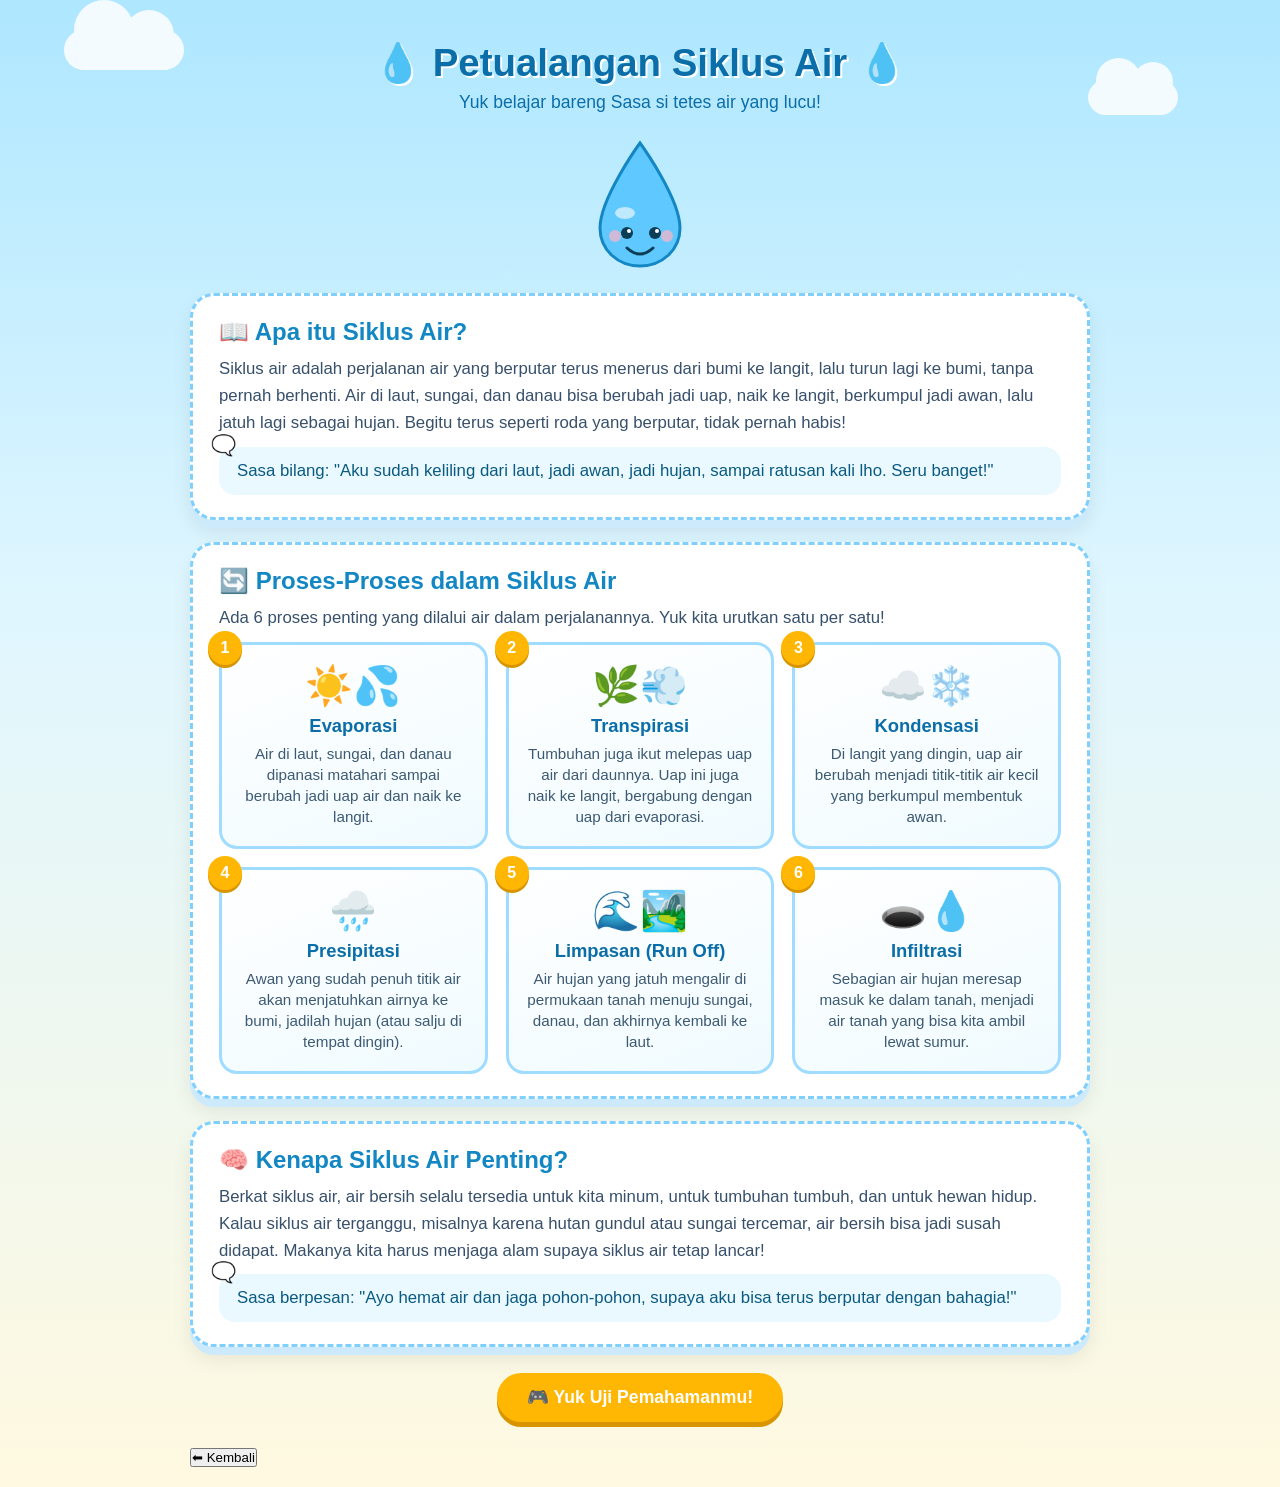
==== siklus-air-definisi-proses.html @ 0d6a744e "Add files via upload" ====
<!DOCTYPE html>
<html lang="id">
<head>
<meta charset="UTF-8">
<meta name="viewport" content="width=device-width, initial-scale=1.0">
<title>Yuk Kenalan Sama Siklus Air! 💧</title>
<style>
  * { margin:0; padding:0; box-sizing:border-box; }
  body{
    font-family: 'Comic Sans MS', 'Trebuchet MS', sans-serif;
    background: linear-gradient(180deg, #aee7ff 0%, #dff6ff 40%, #fff9e0 100%);
    min-height:100vh;
    padding:20px;
    overflow-x:hidden;
  }

  .cloud{
    position:absolute;
    background:#fff;
    border-radius:50px;
    opacity:0.85;
  }
  .cloud::before, .cloud::after{
    content:'';
    position:absolute;
    background:#fff;
    border-radius:50%;
  }
  .cloud1{ width:120px; height:40px; top:30px; left:5%; }
  .cloud1::before{ width:60px; height:60px; top:-30px; left:10px; }
  .cloud1::after{ width:50px; height:50px; top:-20px; left:60px; }
  .cloud2{ width:90px; height:35px; top:80px; right:8%; }
  .cloud2::before{ width:45px; height:45px; top:-22px; left:8px; }
  .cloud2::after{ width:40px; height:40px; top:-18px; left:45px; }

  header{
    text-align:center;
    position:relative;
    z-index:2;
    padding-top:20px;
    padding-bottom:10px;
  }
  header h1{
    font-size:2.4em;
    color:#0b6ea8;
    text-shadow: 2px 2px 0px #fff;
  }
  header p{
    color:#0b6ea8;
    font-size:1.1em;
    margin-top:6px;
  }

  .mascot-box{
    display:flex;
    justify-content:center;
    align-items:center;
    margin:15px auto 25px;
  }

  .container{
    max-width:900px;
    margin:0 auto;
    position:relative;
    z-index:2;
  }

  .card{
    background:#fff;
    border-radius:24px;
    padding:22px 26px;
    margin-bottom:22px;
    box-shadow: 0 8px 0 #cdeafd, 0 12px 20px rgba(0,0,0,0.08);
    border: 3px dashed #7fd0ff;
  }

  .card h2{
    color:#1287c4;
    font-size:1.5em;
    margin-bottom:10px;
    display:flex;
    align-items:center;
    gap:10px;
  }

  .card p{
    color:#37506b;
    font-size:1.05em;
    line-height:1.6;
  }

  .bubble{
    background:#eaf9ff;
    border-radius:16px;
    padding:14px 18px;
    color:#0b5a82;
    font-size:1.05em;
    margin-top:10px;
    position:relative;
  }
  .bubble::before{
    content:"🗨️";
    position:absolute;
    left:-8px;
    top:-14px;
    font-size:1.2em;
  }

  .steps{
    display:grid;
    grid-template-columns: repeat(auto-fit, minmax(240px,1fr));
    gap:18px;
    margin-top:10px;
  }

  .step{
    background: linear-gradient(160deg,#ffffff, #f0fbff);
    border-radius:18px;
    padding:18px;
    border:3px solid #9fdcff;
    text-align:center;
    transition: transform 0.25s ease;
    cursor:pointer;
    position:relative;
  }
  .step:hover{
    transform: translateY(-6px) rotate(-1deg);
  }
  .step .emoji{
    font-size:2.4em;
    display:block;
    margin-bottom:6px;
  }
  .step h3{
    color:#0b6ea8;
    font-size:1.15em;
    margin-bottom:6px;
  }
  .step p{
    color:#3d5a73;
    font-size:0.95em;
    line-height:1.4;
  }
  .step .nomor{
    position:absolute;
    top:-14px;
    left:-14px;
    background:#ffb703;
    color:#fff;
    width:34px;
    height:34px;
    border-radius:50%;
    display:flex;
    align-items:center;
    justify-content:center;
    font-weight:bold;
    box-shadow:0 3px 0 #d99500;
  }

  .arrow-row{
    text-align:center;
    font-size:1.6em;
    color:#7fd0ff;
    margin:-6px 0;
  }

  .quiz-btn{
    display:block;
    margin:26px auto;
    background:#ffb703;
    color:#fff;
    border:none;
    padding:14px 30px;
    border-radius:30px;
    font-size:1.1em;
    font-family:inherit;
    font-weight:bold;
    cursor:pointer;
    box-shadow:0 5px 0 #d99500;
    transition: all 0.15s ease;
  }
  .quiz-btn:hover{ transform: translateY(2px); box-shadow:0 3px 0 #d99500; }

  .quiz-area{
    display:none;
    background:#fff;
    border-radius:20px;
    padding:20px;
    border:3px dashed #ffb703;
    margin-bottom:22px;
  }
  .quiz-area.active{ display:block; }
  .quiz-q{
    color:#1287c4;
    font-size:1.15em;
    margin-bottom:14px;
    font-weight:bold;
  }
  .quiz-opt{
    display:block;
    width:100%;
    text-align:left;
    background:#eaf9ff;
    border:2px solid #9fdcff;
    padding:12px 16px;
    border-radius:14px;
    margin-bottom:10px;
    font-size:1em;
    font-family:inherit;
    cursor:pointer;
    color:#2c4a63;
    transition: 0.15s;
  }
  .quiz-opt:hover{ background:#d6f2ff; }
  .quiz-opt.benar{ background:#c8f7c5 !important; border-color:#4caf50; }
  .quiz-opt.salah{ background:#ffd6d6 !important; border-color:#e57373; }

  .quiz-feedback{
    margin-top:12px;
    font-weight:bold;
    font-size:1.05em;
    min-height:24px;
  }

  .quiz-nav{
    display:flex;
    justify-content:space-between;
    margin-top:14px;
  }
  .quiz-nav button{
    background:#1287c4;
    color:#fff;
    border:none;
    padding:9px 18px;
    border-radius:20px;
    font-family:inherit;
    cursor:pointer;
  }
  .quiz-nav button:disabled{ opacity:0.4; cursor:default; }

  .skor{
    text-align:center;
    font-size:1.3em;
    color:#0b6ea8;
    font-weight:bold;
    display:none;
  }
  .skor.active{ display:block; }

  footer{
    text-align:center;
    color:#0b6ea8;
    padding:20px 0 10px;
    font-size:0.95em;
    position:relative;
    z-index:2;
  }

  @keyframes bounce{
    0%,100%{ transform:translateY(0); }
    50%{ transform:translateY(-10px); }
  }
  .bounce{ animation: bounce 2.2s ease-in-out infinite; }

  @media (max-width:600px){
    header h1{ font-size:1.7em; }
  }
</style>
</head>
<body>

<div class="cloud cloud1"></div>
<div class="cloud cloud2"></div>

<header>
  <h1>💧 Petualangan Siklus Air 💧</h1>
  <p>Yuk belajar bareng Sasa si tetes air yang lucu!</p>
</header>

<div class="mascot-box">
  <svg width="110" height="130" viewBox="0 0 110 130" class="bounce">
    <path d="M55 5 C55 5, 15 60, 15 90 C15 112, 33 128, 55 128 C77 128, 95 112, 95 90 C95 60, 55 5, 55 5 Z" fill="#5ec8ff" stroke="#1287c4" stroke-width="3"/>
    <ellipse cx="40" cy="75" rx="10" ry="6" fill="#ffffff" opacity="0.6"/>
    <circle cx="42" cy="95" r="6" fill="#0b3d55"/>
    <circle cx="70" cy="95" r="6" fill="#0b3d55"/>
    <circle cx="44" cy="93" r="2" fill="#fff"/>
    <circle cx="72" cy="93" r="2" fill="#fff"/>
    <path d="M42 110 Q55 122 68 110" stroke="#0b3d55" stroke-width="3" fill="none" stroke-linecap="round"/>
    <circle cx="30" cy="98" r="6" fill="#ffb3c6" opacity="0.7"/>
    <circle cx="82" cy="98" r="6" fill="#ffb3c6" opacity="0.7"/>
  </svg>
</div>

<div class="container">

  <div class="card">
    <h2>📖 Apa itu Siklus Air?</h2>
    <p>
      Siklus air adalah perjalanan air yang berputar terus menerus dari bumi ke langit, lalu turun lagi ke bumi, tanpa pernah berhenti. Air di laut, sungai, dan danau bisa berubah jadi uap, naik ke langit, berkumpul jadi awan, lalu jatuh lagi sebagai hujan. Begitu terus seperti roda yang berputar, tidak pernah habis!
    </p>
    <div class="bubble">
      Sasa bilang: "Aku sudah keliling dari laut, jadi awan, jadi hujan, sampai ratusan kali lho. Seru banget!"
    </div>
  </div>

  <div class="card">
    <h2>🔄 Proses-Proses dalam Siklus Air</h2>
    <p>Ada 6 proses penting yang dilalui air dalam perjalanannya. Yuk kita urutkan satu per satu!</p>

    <div class="steps">
      <div class="step">
        <span class="nomor">1</span>
        <span class="emoji">☀️💦</span>
        <h3>Evaporasi</h3>
        <p>Air di laut, sungai, dan danau dipanasi matahari sampai berubah jadi uap air dan naik ke langit.</p>
      </div>

      <div class="step">
        <span class="nomor">2</span>
        <span class="emoji">🌿💨</span>
        <h3>Transpirasi</h3>
        <p>Tumbuhan juga ikut melepas uap air dari daunnya. Uap ini juga naik ke langit, bergabung dengan uap dari evaporasi.</p>
      </div>

      <div class="step">
        <span class="nomor">3</span>
        <span class="emoji">☁️❄️</span>
        <h3>Kondensasi</h3>
        <p>Di langit yang dingin, uap air berubah menjadi titik-titik air kecil yang berkumpul membentuk awan.</p>
      </div>

      <div class="step">
        <span class="nomor">4</span>
        <span class="emoji">🌧️</span>
        <h3>Presipitasi</h3>
        <p>Awan yang sudah penuh titik air akan menjatuhkan airnya ke bumi, jadilah hujan (atau salju di tempat dingin).</p>
      </div>

      <div class="step">
        <span class="nomor">5</span>
        <span class="emoji">🌊🏞️</span>
        <h3>Limpasan (Run Off)</h3>
        <p>Air hujan yang jatuh mengalir di permukaan tanah menuju sungai, danau, dan akhirnya kembali ke laut.</p>
      </div>

      <div class="step">
        <span class="nomor">6</span>
        <span class="emoji">🕳️💧</span>
        <h3>Infiltrasi</h3>
        <p>Sebagian air hujan meresap masuk ke dalam tanah, menjadi air tanah yang bisa kita ambil lewat sumur.</p>
      </div>
    </div>
  </div>

  <div class="card">
    <h2>🧠 Kenapa Siklus Air Penting?</h2>
    <p>
      Berkat siklus air, air bersih selalu tersedia untuk kita minum, untuk tumbuhan tumbuh, dan untuk hewan hidup. Kalau siklus air terganggu, misalnya karena hutan gundul atau sungai tercemar, air bersih bisa jadi susah didapat. Makanya kita harus menjaga alam supaya siklus air tetap lancar!
    </p>
    <div class="bubble">
      Sasa berpesan: "Ayo hemat air dan jaga pohon-pohon, supaya aku bisa terus berputar dengan bahagia!"
    </div>
  </div>

  <button class="quiz-btn" onclick="window.location.href='kuis-siklus-air.html'">🎮 Yuk Uji Pemahamanmu!</button>

  <div class="quiz-area" id="quizArea">
    <div class="quiz-q" id="quizQ"></div>
    <div id="quizOpts"></div>
    <div class="quiz-feedback" id="quizFeedback"></div>
    <div class="quiz-nav">
      <span id="quizProgress" style="color:#0b6ea8;font-weight:bold;"></span>
      <button id="btnNext" onclick="soalBerikutnya()" disabled>Lanjut ➡️</button>
    </div>
  </div>

  <div class="skor" id="skorArea">
    🎉 Skor kamu: <span id="skorNilai"></span> / <span id="skorTotal"></span> 🎉
    <div class="bubble" id="skorPesan" style="margin-top:12px;"></div>
  </div>
  <button
    class="kembali"
    onclick="window.location.href='index.html'">

    ⬅ Kembali

</button>

</div>

<script>
const soal = [
  {
    q: "Proses air laut berubah menjadi uap karena panas matahari disebut...",
    opsi: ["Evaporasi", "Presipitasi", "Infiltrasi", "Limpasan"],
    jawaban: 0
  },
  {
    q: "Uap air yang keluar dari daun tumbuhan disebut proses...",
    opsi: ["Kondensasi", "Transpirasi", "Evaporasi", "Presipitasi"],
    jawaban: 1
  },
  {
    q: "Titik-titik air berkumpul membentuk awan di langit disebut...",
    opsi: ["Infiltrasi", "Limpasan", "Kondensasi", "Evaporasi"],
    jawaban: 2
  },
  {
    q: "Air hujan yang jatuh dari awan ke bumi disebut...",
    opsi: ["Presipitasi", "Transpirasi", "Infiltrasi", "Kondensasi"],
    jawaban: 0
  },
  {
    q: "Air hujan yang meresap ke dalam tanah menjadi air tanah disebut...",
    opsi: ["Limpasan", "Infiltrasi", "Evaporasi", "Kondensasi"],
    jawaban: 1
  },
  {
    q: "Air hujan yang mengalir di permukaan tanah menuju sungai disebut...",
    opsi: ["Infiltrasi", "Kondensasi", "Limpasan", "Transpirasi"],
    jawaban: 2
  }
];

let idx = 0;
let skor = 0;
let sudahJawab = false;

function mulaiKuis(){
  idx = 0;
  skor = 0;
  sudahJawab = false;
  document.getElementById('quizArea').classList.add('active');
  document.getElementById('skorArea').classList.remove('active');
  tampilkanSoal();
  document.getElementById('quizArea').scrollIntoView({behavior:"smooth"});
}

function tampilkanSoal(){
  sudahJawab = false;
  const s = soal[idx];
  document.getElementById('quizQ').textContent = (idx+1) + ". " + s.q;
  document.getElementById('quizProgress').textContent = "Soal " + (idx+1) + " / " + soal.length;
  document.getElementById('quizFeedback').textContent = "";
  document.getElementById('btnNext').disabled = true;

  const optsDiv = document.getElementById('quizOpts');
  optsDiv.innerHTML = "";
  s.opsi.forEach((teks, i) => {
    const btn = document.createElement('button');
    btn.className = "quiz-opt";
    btn.textContent = teks;
    btn.onclick = () => pilihJawaban(i, btn);
    optsDiv.appendChild(btn);
  });
}

function pilihJawaban(i, btnEl){
  if(sudahJawab) return;
  sudahJawab = true;
  const s = soal[idx];
  const semuaBtn = document.querySelectorAll('.quiz-opt');

  if(i === s.jawaban){
    btnEl.classList.add('benar');
    document.getElementById('quizFeedback').textContent = "✅ Benar! Hebat sekali!";
    document.getElementById('quizFeedback').style.color = "#2e7d32";
    skor++;
  } else {
    btnEl.classList.add('salah');
    semuaBtn[s.jawaban].classList.add('benar');
    document.getElementById('quizFeedback').textContent = "❌ Belum tepat, yuk coba lagi lain kali!";
    document.getElementById('quizFeedback').style.color = "#c62828";
  }
  document.getElementById('btnNext').disabled = false;
}

function soalBerikutnya(){
  idx++;
  if(idx < soal.length){
    tampilkanSoal();
  } else {
    tampilkanSkor();
  }
}

function tampilkanSkor(){
  document.getElementById('quizArea').classList.remove('active');
  document.getElementById('skorArea').classList.add('active');
  document.getElementById('skorNilai').textContent = skor;
  document.getElementById('skorTotal').textContent = soal.length;

  let pesan = "";
  if(skor === soal.length) pesan = "Sasa bilang: 'Kamu juara siklus air! Keren banget!' 🌟";
  else if(skor >= soal.length/2) pesan = "Sasa bilang: 'Sudah lumayan, coba baca materinya lagi ya!' 😊";
  else pesan = "Sasa bilang: 'Ayo semangat baca materinya lagi, pasti bisa!' 💪";
  document.getElementById('skorPesan').textContent = pesan;
  document.getElementById('skorArea').scrollIntoView({behavior:"smooth"});
}
</script>

</body>
</html>
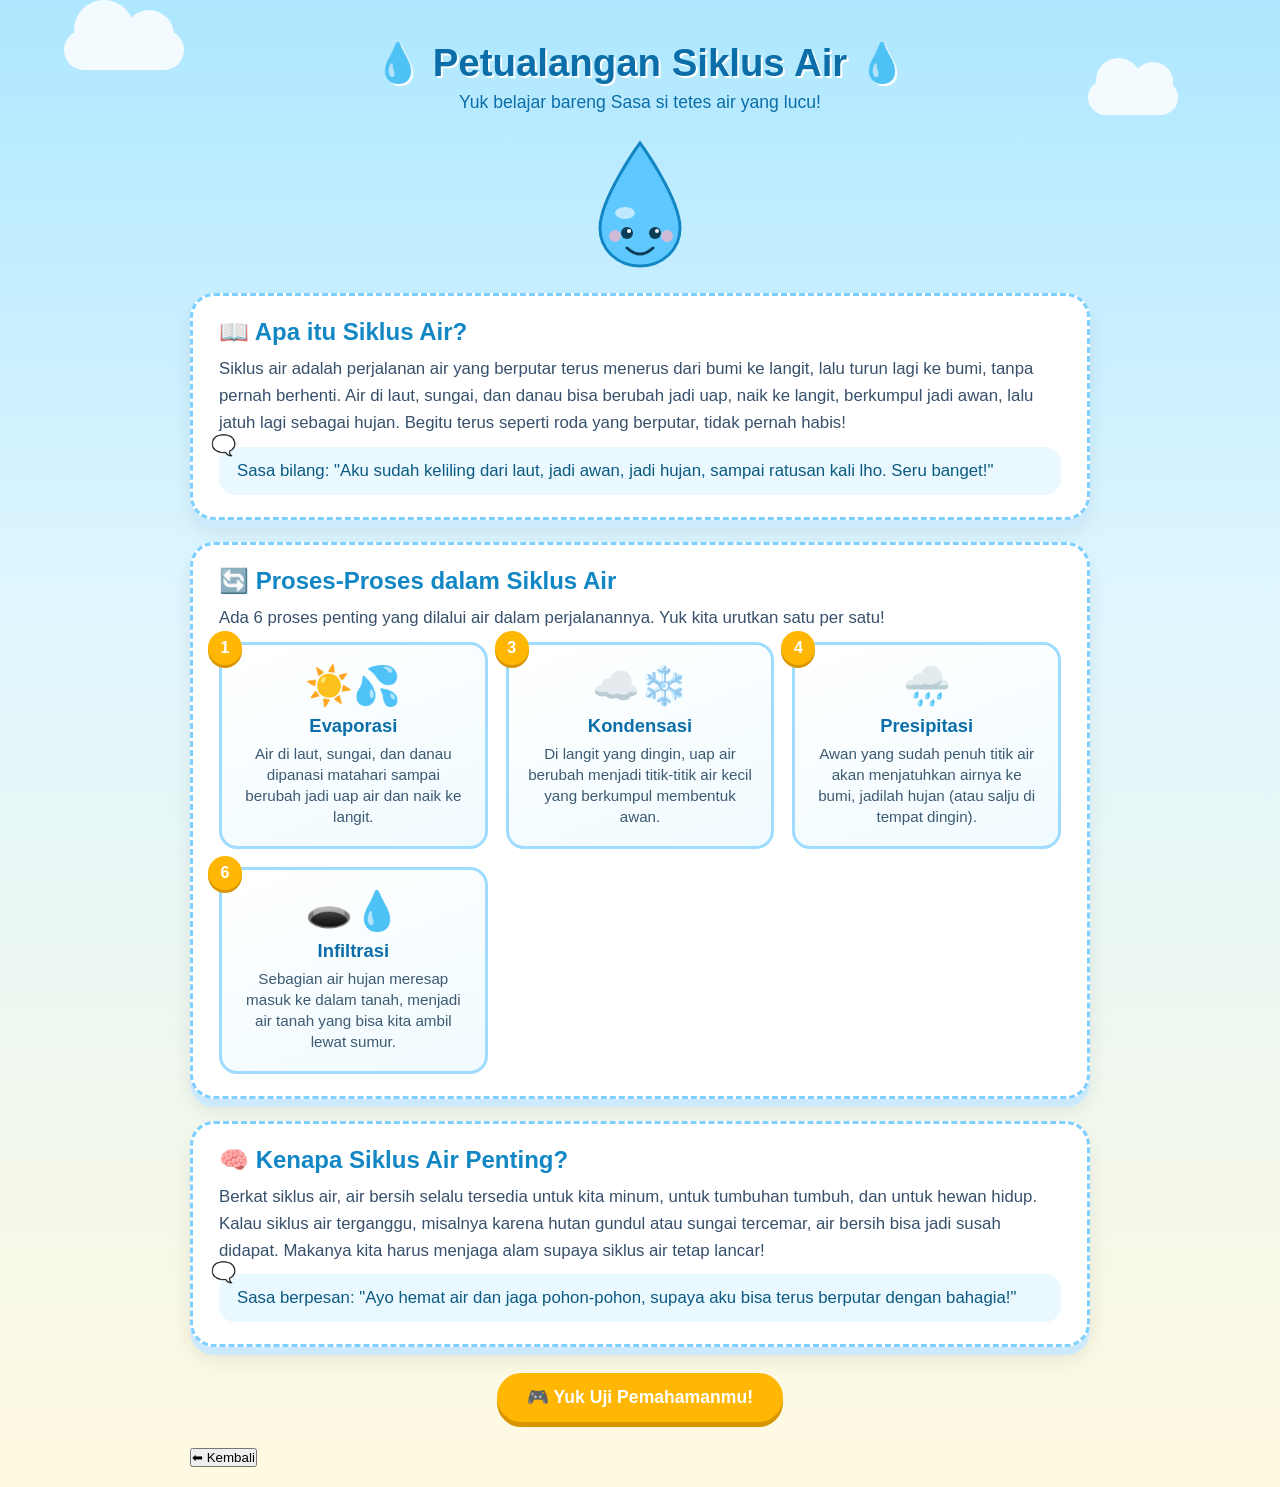
==== commit 1a4f95d0: "Add files via upload" ====
--- a/siklus-air-definisi-proses.html
+++ b/siklus-air-definisi-proses.html
@@ -315,14 +315,7 @@
         <p>Air di laut, sungai, dan danau dipanasi matahari sampai berubah jadi uap air dan naik ke langit.</p>
       </div>
 
-      <div class="step">
-        <span class="nomor">2</span>
-        <span class="emoji">🌿💨</span>
-        <h3>Transpirasi</h3>
-        <p>Tumbuhan juga ikut melepas uap air dari daunnya. Uap ini juga naik ke langit, bergabung dengan uap dari evaporasi.</p>
-      </div>
-
-      <div class="step">
+         <div class="step">
         <span class="nomor">3</span>
         <span class="emoji">☁️❄️</span>
         <h3>Kondensasi</h3>
@@ -336,14 +329,7 @@
         <p>Awan yang sudah penuh titik air akan menjatuhkan airnya ke bumi, jadilah hujan (atau salju di tempat dingin).</p>
       </div>
 
-      <div class="step">
-        <span class="nomor">5</span>
-        <span class="emoji">🌊🏞️</span>
-        <h3>Limpasan (Run Off)</h3>
-        <p>Air hujan yang jatuh mengalir di permukaan tanah menuju sungai, danau, dan akhirnya kembali ke laut.</p>
-      </div>
-
-      <div class="step">
+            <div class="step">
         <span class="nomor">6</span>
         <span class="emoji">🕳️💧</span>
         <h3>Infiltrasi</h3>
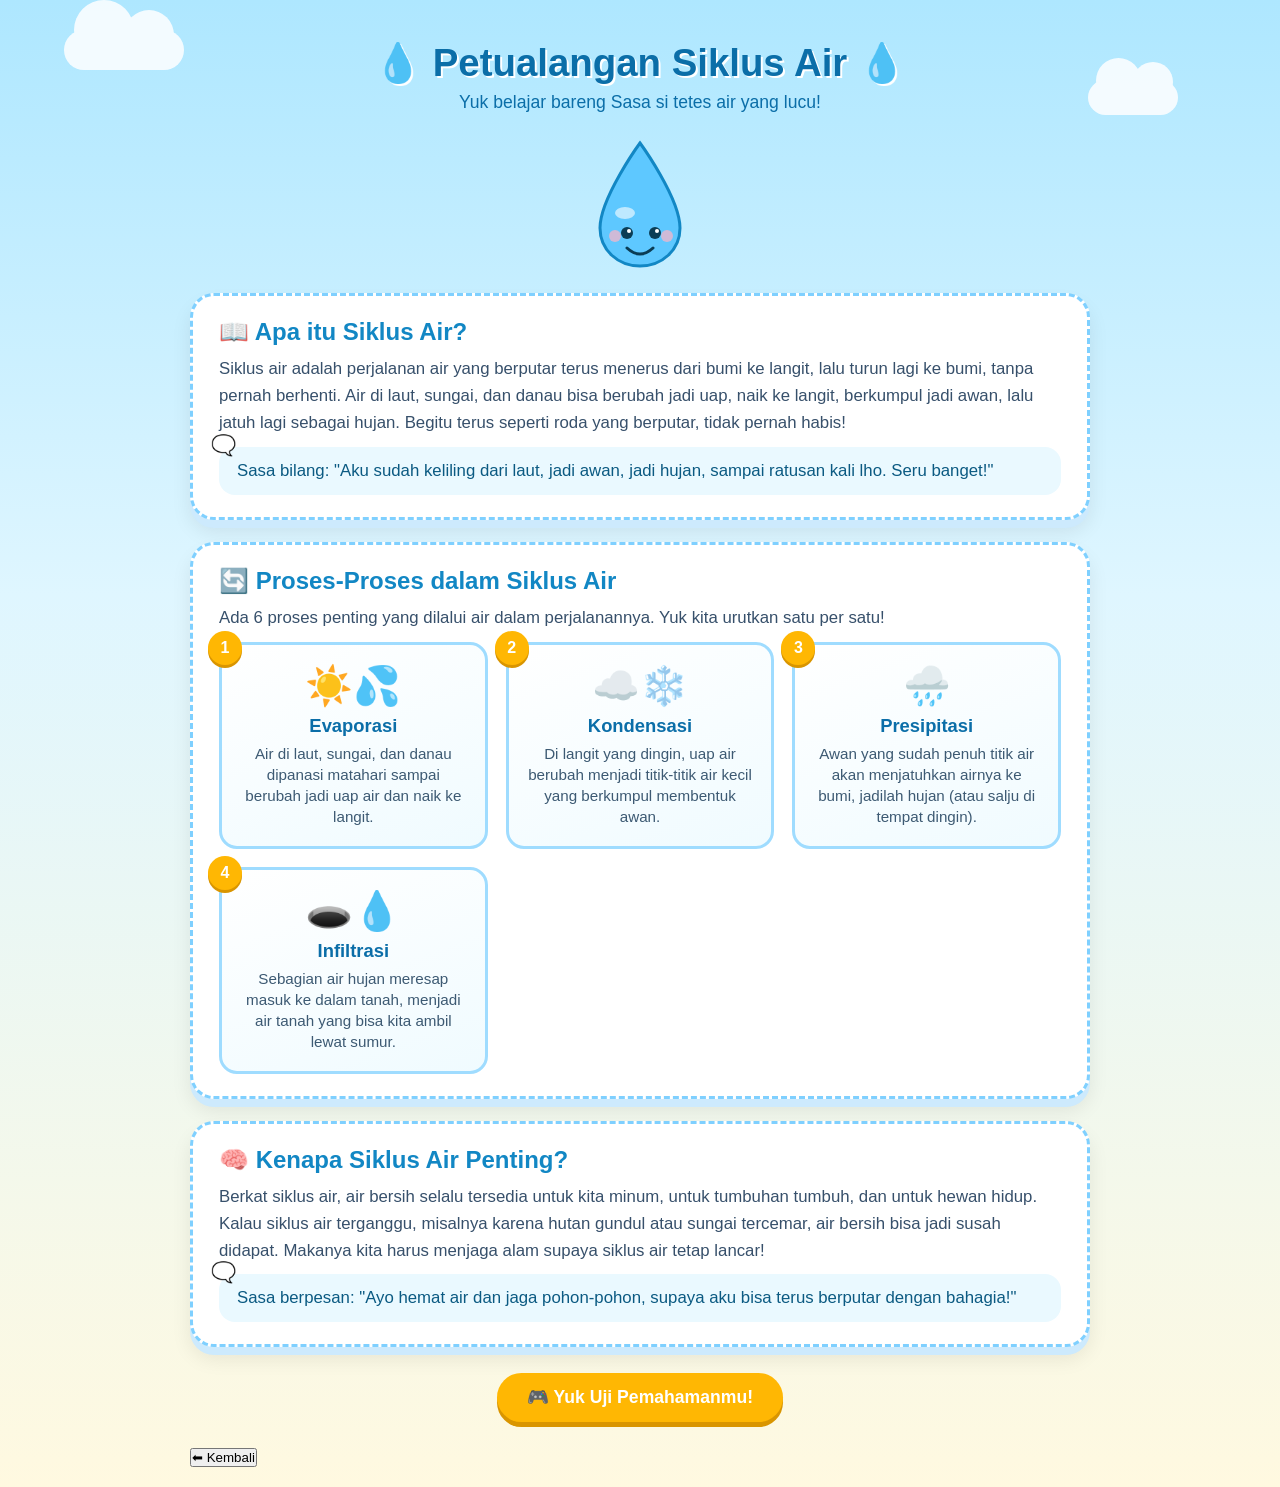
==== commit a7745736: "Add files via upload" ====
--- a/siklus-air-definisi-proses.html
+++ b/siklus-air-definisi-proses.html
@@ -316,21 +316,21 @@
       </div>
 
          <div class="step">
-        <span class="nomor">3</span>
+        <span class="nomor">2</span>
         <span class="emoji">☁️❄️</span>
         <h3>Kondensasi</h3>
         <p>Di langit yang dingin, uap air berubah menjadi titik-titik air kecil yang berkumpul membentuk awan.</p>
       </div>
 
       <div class="step">
-        <span class="nomor">4</span>
+        <span class="nomor">3</span>
         <span class="emoji">🌧️</span>
         <h3>Presipitasi</h3>
         <p>Awan yang sudah penuh titik air akan menjatuhkan airnya ke bumi, jadilah hujan (atau salju di tempat dingin).</p>
       </div>
 
             <div class="step">
-        <span class="nomor">6</span>
+        <span class="nomor">4</span>
         <span class="emoji">🕳️💧</span>
         <h3>Infiltrasi</h3>
         <p>Sebagian air hujan meresap masuk ke dalam tanah, menjadi air tanah yang bisa kita ambil lewat sumur.</p>
